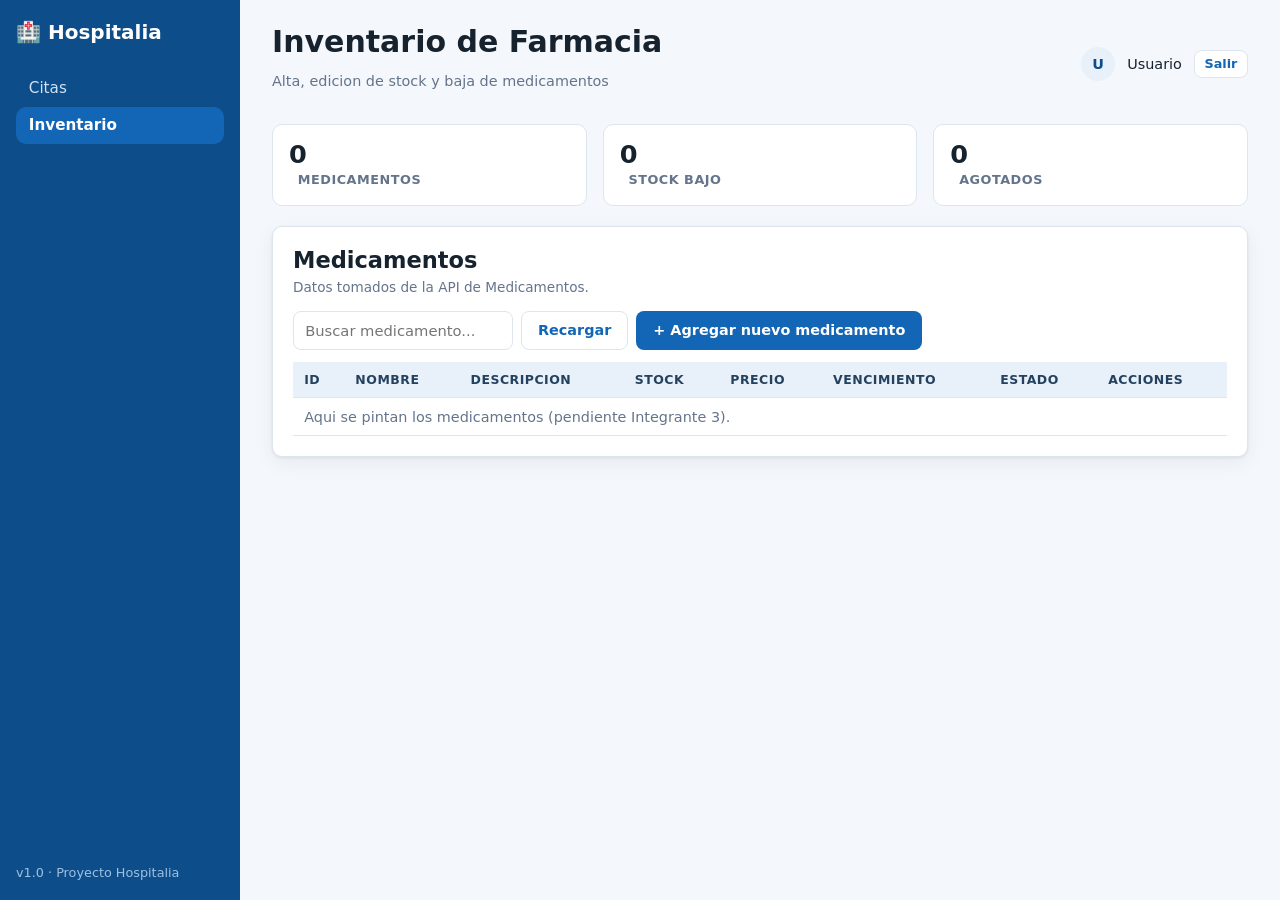
==== Front/inventario.html @ 8c1aad6f "Cambios de Jesus" ====
<!DOCTYPE html>
<html lang="es">
<head>
  <meta charset="UTF-8">
  <meta name="viewport" content="width=device-width, initial-scale=1.0">
  <title>Hospitalia | Inventario de Farmacia</title>
  <link rel="stylesheet" href="css/estilos.css">
</head>
<body>

<div class="layout">

  <!-- ===== SIDEBAR (igual que citas.html) ===== -->
  <aside class="sidebar">
    <div class="marca">&#127973; Hospitalia</div>
    <nav>
      <a href="citas.html">Citas</a>
      <a href="inventario.html" class="activo">Inventario</a>
    </nav>
    <div class="pie">v1.0 &middot; Proyecto Hospitalia</div>
  </aside>

  <main class="contenido">

    <!-- ===== BARRA SUPERIOR ===== -->
    <header class="barra-superior">
      <div>
        <h1>Inventario de Farmacia</h1>
        <p class="subtitulo">Alta, edicion de stock y baja de medicamentos</p>
      </div>
      <div class="usuario-actual">
        <div class="avatar" id="avatarUsuario">U</div>
        <span id="nombreUsuario">Usuario</span>
        <button id="btnCerrarSesion" class="btn btn-secundario btn-mini">Salir</button>
      </div>
    </header>

    <!-- ===== INDICADORES (opcional: llenar desde inventario.js) ===== -->
    <section class="kpis" style="margin-bottom:1.25rem;">
      <div class="kpi"><div class="valor" id="kpiTotalMedicamentos">0</div><div class="etiqueta">Medicamentos</div></div>
      <div class="kpi"><div class="valor" id="kpiStockBajo">0</div><div class="etiqueta">Stock bajo</div></div>
      <div class="kpi"><div class="valor" id="kpiAgotados">0</div><div class="etiqueta">Agotados</div></div>
    </section>

    <!-- ===== TABLA DE MEDICAMENTOS ===== -->
    <section class="tarjeta">
      <div class="barra-superior" style="margin-bottom:.75rem;">
        <div>
          <h2>Medicamentos</h2>
          <p class="ayuda" style="margin:0;">Datos tomados de la API de Medicamentos.</p>
        </div>
        <div style="display:flex; gap:.5rem; flex-wrap:wrap;">
          <input type="search" id="buscador" placeholder="Buscar medicamento..." style="width:220px;">
          <button id="btnRecargarInventario" class="btn btn-secundario">Recargar</button>
          <button id="btnNuevoMedicamento" class="btn">+ Agregar nuevo medicamento</button>
        </div>
      </div>

      <div id="avisoInventario" class="aviso oculto"></div>

      <div class="tabla-scroll">
        <table class="tabla">
          <thead>
            <tr>
              <th>ID</th>
              <th>Nombre</th>
              <th>Descripcion</th>
              <th>Stock</th>
              <th>Precio</th>
              <th>Vencimiento</th>
              <th>Estado</th>
              <th>Acciones</th>
            </tr>
          </thead>
          <!-- INTEGRANTE 3: llena este tbody desde js/inventario.js -->
          <tbody id="cuerpoTablaInventario">
            <tr><td colspan="8" class="vacio">Aqui se pintan los medicamentos (pendiente Integrante 3).</td></tr>
          </tbody>
        </table>
      </div>
    </section>

  </main>
</div>

<!-- ============================================================
     MODAL AGREGAR / EDITAR MEDICAMENTO
     Ya maquetado. Se abre con UI.abrirModal("modalMedicamento")
     y se cierra con UI.cerrarModal("modalMedicamento").
     ============================================================ -->
<div class="fondo-modal oculto" id="modalMedicamento">
  <div class="modal">
    <div class="cabecera-modal">
      <h2 id="tituloModal">Agregar medicamento</h2>
      <button class="cerrar-modal" id="btnCerrarModal" type="button">&times;</button>
    </div>

    <div id="avisoModal" class="aviso oculto"></div>

    <form id="formMedicamento" novalidate>
      <!-- id oculto: vacio = crear (POST), con valor = editar (PUT) -->
      <input type="hidden" id="medicamentoId">

      <div class="campo">
        <label for="nombreMedicamento">Nombre *</label>
        <input type="text" id="nombreMedicamento" placeholder="Ej: Paracetamol 500mg" required>
      </div>

      <div class="campo">
        <label for="descripcionMedicamento">Descripcion</label>
        <textarea id="descripcionMedicamento" placeholder="Presentacion, laboratorio, notas"></textarea>
      </div>

      <div class="fila-campos">
        <div class="campo">
          <label for="stockMedicamento">Stock *</label>
          <input type="number" id="stockMedicamento" min="0" step="1" value="0" required>
        </div>
        <div class="campo">
          <label for="precioMedicamento">Precio</label>
          <input type="number" id="precioMedicamento" min="0" step="0.01" value="0">
        </div>
      </div>

      <div class="campo">
        <label for="vencimientoMedicamento">Fecha de vencimiento</label>
        <input type="date" id="vencimientoMedicamento">
      </div>

      <div class="pie-modal">
        <button type="button" class="btn btn-secundario" id="btnCancelarModal">Cancelar</button>
        <button type="submit" class="btn" id="btnGuardarMedicamento">Guardar</button>
      </div>
    </form>
  </div>
</div>

<!-- Orden de scripts: config -> ui -> api -> auth -> modulo (no cambiar) -->
<script src="js/config.js"></script>
<script src="js/ui.js"></script>
<script src="js/api.js"></script>
<script src="js/auth.js"></script>
<script src="js/inventario.js"></script>
</body>
</html>
---- Front/css/estilos.css ----
/* ============================================================
   HOSPITALIA - HOJA DE ESTILOS COMPARTIDA
   Integrante 2 la escribe. Integrante 3 REUTILIZA estas clases
   para la pantalla de Inventario (no crear CSS nuevo salvo
   lo que falte: al final del archivo hay una seccion reservada).
   ============================================================ */

/* ---------- 1. Variables de diseño ---------- */
:root {
  --azul: #1266b5;
  --azul-oscuro: #0d4d8a;
  --azul-claro: #e8f1fa;
  --verde: #16a34a;
  --rojo: #dc2626;
  --amarillo: #d97706;

  --texto: #16232f;
  --texto-suave: #64748b;
  --borde: #dde5ee;
  --fondo: #f4f7fb;
  --panel: #ffffff;

  --radio: 10px;
  --sombra: 0 1px 3px rgba(16, 35, 60, .08), 0 6px 20px rgba(16, 35, 60, .06);
  --fuente: "Segoe UI", Roboto, system-ui, sans-serif;
}

/* ---------- 2. Reset ---------- */
* { box-sizing: border-box; }
body {
  margin: 0;
  font-family: var(--fuente);
  background: var(--fondo);
  color: var(--texto);
  font-size: 15px;
}
h1, h2, h3 { margin: 0 0 .4rem; font-weight: 600; }
a { color: var(--azul); }

/* ---------- 3. Layout con sidebar (paginas internas) ---------- */
.layout {
  display: grid;
  grid-template-columns: 240px 1fr;
  min-height: 100vh;
}

.sidebar {
  background: var(--azul-oscuro);
  color: #fff;
  padding: 1.25rem 1rem;
  display: flex;
  flex-direction: column;
  gap: .35rem;
}
.sidebar .marca {
  font-size: 1.25rem;
  font-weight: 700;
  margin-bottom: 1.25rem;
  display: flex;
  align-items: center;
  gap: .5rem;
}
.sidebar nav a {
  display: block;
  padding: .6rem .8rem;
  border-radius: var(--radio);
  color: #cfe2f5;
  text-decoration: none;
  font-size: .95rem;
}
.sidebar nav a:hover { background: rgba(255, 255, 255, .1); color: #fff; }
.sidebar nav a.activo { background: var(--azul); color: #fff; font-weight: 600; }
.sidebar .pie { margin-top: auto; font-size: .8rem; color: #9dc0e2; }

.contenido { padding: 1.5rem 2rem 3rem; overflow-x: hidden; }

/* ---------- 4. Barra superior ---------- */
.barra-superior {
  display: flex;
  justify-content: space-between;
  align-items: center;
  flex-wrap: wrap;
  gap: 1rem;
  margin-bottom: 1.25rem;
}
.barra-superior .subtitulo { color: var(--texto-suave); font-size: .9rem; }
.usuario-actual {
  display: flex;
  align-items: center;
  gap: .75rem;
  font-size: .9rem;
}
.avatar {
  width: 34px; height: 34px;
  border-radius: 50%;
  background: var(--azul-claro);
  color: var(--azul-oscuro);
  display: grid; place-items: center;
  font-weight: 700;
}

/* ---------- 5. Tarjetas / paneles ---------- */
.tarjeta {
  background: var(--panel);
  border: 1px solid var(--borde);
  border-radius: var(--radio);
  box-shadow: var(--sombra);
  padding: 1.25rem;
  margin-bottom: 1.25rem;
}
.tarjeta > h2 { font-size: 1.05rem; }
.tarjeta .ayuda { color: var(--texto-suave); font-size: .85rem; margin: 0 0 1rem; }

.rejilla-2 {
  display: grid;
  grid-template-columns: minmax(300px, 380px) 1fr;
  gap: 1.25rem;
  align-items: start;
}

/* Fila de indicadores (KPIs) reutilizable */
.kpis { display: grid; grid-template-columns: repeat(auto-fit, minmax(150px, 1fr)); gap: 1rem; }
.kpi { background: var(--panel); border: 1px solid var(--borde); border-radius: var(--radio); padding: .9rem 1rem; }
.kpi .valor { font-size: 1.6rem; font-weight: 700; }
.kpi .etiqueta { color: var(--texto-suave); font-size: .8rem; text-transform: uppercase; letter-spacing: .04em; }

/* ---------- 6. Formularios ---------- */
.campo { margin-bottom: .9rem; }
.campo label {
  display: block;
  font-size: .82rem;
  font-weight: 600;
  margin-bottom: .3rem;
  color: #33465a;
}
input, select, textarea {
  width: 100%;
  padding: .6rem .7rem;
  border: 1px solid var(--borde);
  border-radius: 8px;
  font-family: inherit;
  font-size: .92rem;
  background: #fff;
  color: var(--texto);
}
input:focus, select:focus, textarea:focus {
  outline: none;
  border-color: var(--azul);
  box-shadow: 0 0 0 3px rgba(18, 102, 181, .15);
}
textarea { resize: vertical; min-height: 70px; }
.fila-campos { display: grid; grid-template-columns: 1fr 1fr; gap: .75rem; }

/* ---------- 7. Botones ---------- */
.btn {
  display: inline-flex;
  align-items: center;
  justify-content: center;
  gap: .4rem;
  padding: .6rem 1rem;
  border: 1px solid transparent;
  border-radius: 8px;
  font-family: inherit;
  font-size: .9rem;
  font-weight: 600;
  cursor: pointer;
  background: var(--azul);
  color: #fff;
}
.btn:hover { background: var(--azul-oscuro); }
.btn:disabled { opacity: .55; cursor: not-allowed; }
.btn-secundario { background: #fff; color: var(--azul); border-color: var(--borde); }
.btn-secundario:hover { background: var(--azul-claro); }
.btn-peligro { background: var(--rojo); }
.btn-peligro:hover { background: #b91c1c; }
.btn-bloque { width: 100%; }
.btn-mini { padding: .35rem .6rem; font-size: .8rem; }

/* ---------- 8. Tablas (citas e inventario) ---------- */
.tabla-scroll { overflow-x: auto; }
table.tabla { width: 100%; border-collapse: collapse; font-size: .9rem; }
table.tabla th, table.tabla td {
  padding: .65rem .7rem;
  text-align: left;
  border-bottom: 1px solid var(--borde);
  white-space: nowrap;
}
table.tabla th {
  background: var(--azul-claro);
  color: #24425f;
  font-size: .78rem;
  text-transform: uppercase;
  letter-spacing: .04em;
}
table.tabla tbody tr:hover { background: #f8fbff; }
.acciones-fila { display: flex; gap: .4rem; }

/* ---------- 9. Etiquetas de estado ---------- */
.etiqueta {
  display: inline-block;
  padding: .2rem .55rem;
  border-radius: 999px;
  font-size: .75rem;
  font-weight: 600;
}
.etiqueta-verde   { background: #dcfce7; color: #14532d; }
.etiqueta-amarilla{ background: #fef3c7; color: #713f12; }
.etiqueta-roja    { background: #fee2e2; color: #7f1d1d; }
.etiqueta-azul    { background: var(--azul-claro); color: var(--azul-oscuro); }

/* ---------- 10. Mensajes / avisos ---------- */
.aviso {
  padding: .7rem .9rem;
  border-radius: 8px;
  font-size: .88rem;
  margin-bottom: 1rem;
  border: 1px solid transparent;
}
.aviso-error { background: #fee2e2; color: #7f1d1d; border-color: #fca5a5; }
.aviso-ok    { background: #dcfce7; color: #14532d; border-color: #86efac; }
.aviso-info  { background: var(--azul-claro); color: #24425f; border-color: #bcd8f2; }
.oculto { display: none !important; }

.vacio {
  padding: 2rem 1rem;
  text-align: center;
  color: var(--texto-suave);
  font-size: .9rem;
}

/* ---------- 11. Login ---------- */
.pantalla-login {
  min-height: 100vh;
  display: grid;
  place-items: center;
  padding: 1.5rem;
  background: linear-gradient(135deg, var(--azul-oscuro), #123f6b 60%, #0a2c4d);
}
.caja-login {
  width: 100%;
  max-width: 380px;
  background: var(--panel);
  border-radius: 14px;
  box-shadow: 0 20px 45px rgba(4, 22, 40, .35);
  padding: 2rem;
}
.caja-login .marca-login {
  text-align: center;
  margin-bottom: 1.5rem;
}
.caja-login .marca-login .logo { font-size: 2rem; }
.caja-login .marca-login h1 { font-size: 1.4rem; margin-top: .3rem; }
.caja-login .marca-login p { color: var(--texto-suave); font-size: .86rem; margin: 0; }
.pie-login { text-align: center; font-size: .78rem; color: var(--texto-suave); margin-top: 1.2rem; }

/* ---------- 12. Mapa (Leaflet) ---------- */
#mapa {
  width: 100%;
  height: 380px;
  border-radius: var(--radio);
  border: 1px solid var(--borde);
  z-index: 0; /* evita que tape modales */
}

/* ---------- 13. Modal reutilizable ----------
   Lo usa Citas y lo puede usar Inventario para
   "Agregar medicamento" / "Editar stock".
   Ver ayuda en js/ui.js -> UI.abrirModal("id") */
.fondo-modal {
  position: fixed;
  inset: 0;
  background: rgba(11, 25, 41, .55);
  display: grid;
  place-items: center;
  padding: 1rem;
  z-index: 1000;
}
.modal {
  background: var(--panel);
  border-radius: 12px;
  width: 100%;
  max-width: 460px;
  padding: 1.4rem;
  max-height: 90vh;
  overflow-y: auto;
}
.modal .cabecera-modal {
  display: flex;
  justify-content: space-between;
  align-items: center;
  margin-bottom: 1rem;
}
.cerrar-modal {
  background: none;
  border: none;
  font-size: 1.4rem;
  line-height: 1;
  cursor: pointer;
  color: var(--texto-suave);
}
.pie-modal { display: flex; justify-content: flex-end; gap: .5rem; margin-top: 1.2rem; }

/* ---------- 14. Responsivo ---------- */
@media (max-width: 900px) {
  .layout { grid-template-columns: 1fr; }
  .sidebar { flex-direction: row; align-items: center; flex-wrap: wrap; }
  .sidebar .marca { margin: 0 1rem 0 0; }
  .sidebar nav { display: flex; gap: .3rem; flex-wrap: wrap; }
  .sidebar .pie { display: none; }
  .rejilla-2 { grid-template-columns: 1fr; }
  .contenido { padding: 1.25rem; }
}

/* ============================================================
   15. ZONA RESERVADA - INTEGRANTE 3 (INVENTARIO)
   Agrega aqui SOLO lo que no exista arriba.
   No modifiques las secciones 1-14: las comparte todo el equipo.
   ============================================================ */
/* ejemplo:
.badge-stock-bajo { ... }
*/
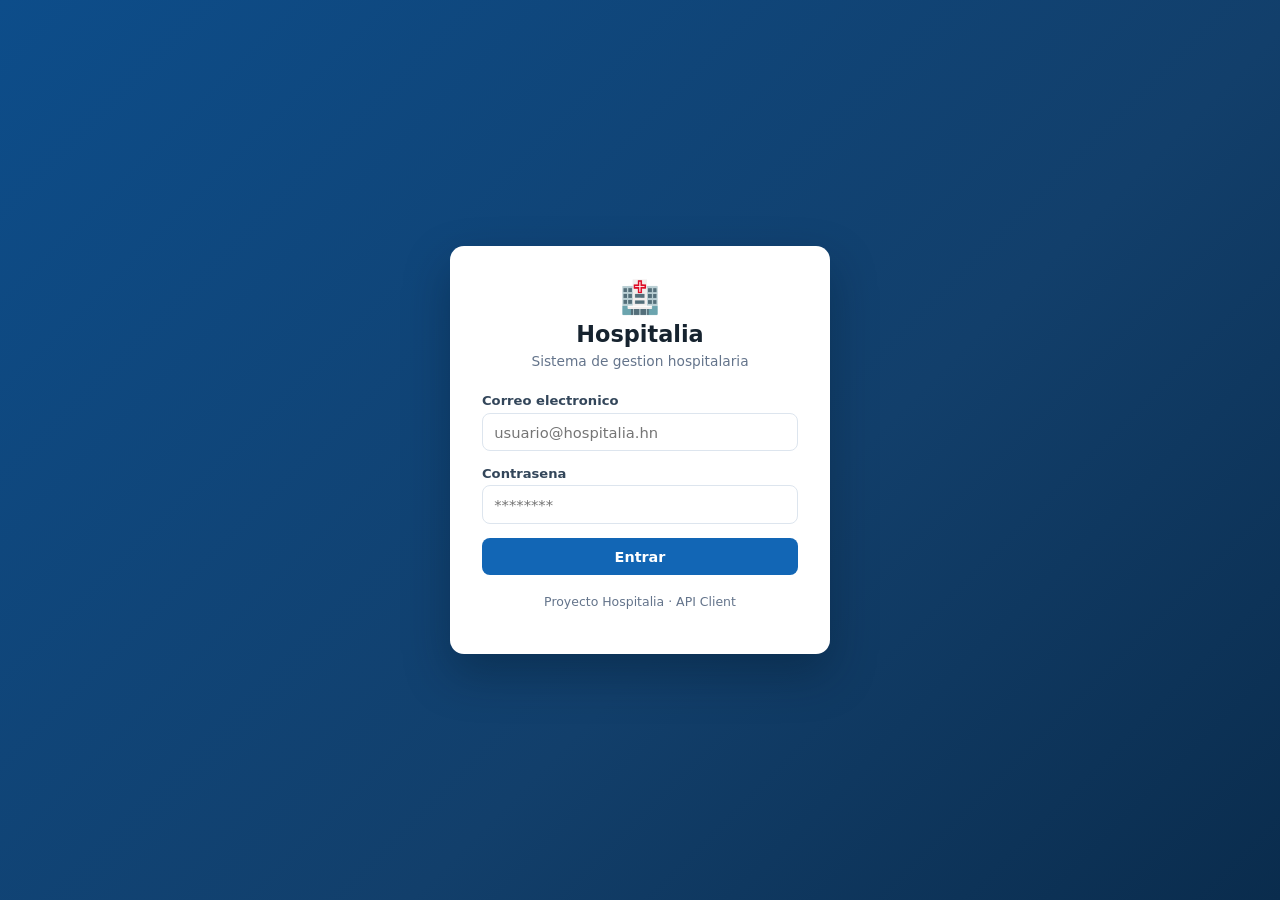
==== commit 6a5aa961: "Correciones Jesus xd" ====
--- a/Front/inventario.html
+++ b/Front/inventario.html
@@ -35,7 +35,7 @@
       </div>
     </header>
 
-    <!-- ===== INDICADORES (opcional: llenar desde inventario.js) ===== -->
+    <!-- ===== INDICADORES ===== -->
     <section class="kpis" style="margin-bottom:1.25rem;">
       <div class="kpi"><div class="valor" id="kpiTotalMedicamentos">0</div><div class="etiqueta">Medicamentos</div></div>
       <div class="kpi"><div class="valor" id="kpiStockBajo">0</div><div class="etiqueta">Stock bajo</div></div>
@@ -47,10 +47,10 @@
       <div class="barra-superior" style="margin-bottom:.75rem;">
         <div>
           <h2>Medicamentos</h2>
-          <p class="ayuda" style="margin:0;">Datos tomados de la API de Medicamentos.</p>
+          <p class="ayuda" style="margin:0;">Datos sincronizados con la API de C#.</p>
         </div>
         <div style="display:flex; gap:.5rem; flex-wrap:wrap;">
-          <input type="search" id="buscador" placeholder="Buscar medicamento..." style="width:220px;">
+          <input type="search" id="buscador" placeholder="Buscar por nombre..." style="width:220px;">
           <button id="btnRecargarInventario" class="btn btn-secundario">Recargar</button>
           <button id="btnNuevoMedicamento" class="btn">+ Agregar nuevo medicamento</button>
         </div>
@@ -62,19 +62,18 @@
         <table class="tabla">
           <thead>
             <tr>
+              <!-- Ajustado a la estructura de la base de datos real -->
               <th>ID</th>
-              <th>Nombre</th>
-              <th>Descripcion</th>
+              <th>Nombre Comercial</th>
+              <th>Laboratorio</th>
+              <th>Presentación</th>
               <th>Stock</th>
               <th>Precio</th>
-              <th>Vencimiento</th>
-              <th>Estado</th>
               <th>Acciones</th>
             </tr>
           </thead>
-          <!-- INTEGRANTE 3: llena este tbody desde js/inventario.js -->
           <tbody id="cuerpoTablaInventario">
-            <tr><td colspan="8" class="vacio">Aqui se pintan los medicamentos (pendiente Integrante 3).</td></tr>
+            <tr><td colspan="7" class="vacio">Cargando inventario...</td></tr>
           </tbody>
         </table>
       </div>
@@ -85,8 +84,6 @@
 
 <!-- ============================================================
      MODAL AGREGAR / EDITAR MEDICAMENTO
-     Ya maquetado. Se abre con UI.abrirModal("modalMedicamento")
-     y se cierra con UI.cerrarModal("modalMedicamento").
      ============================================================ -->
 <div class="fondo-modal oculto" id="modalMedicamento">
   <div class="modal">
@@ -98,17 +95,27 @@
     <div id="avisoModal" class="aviso oculto"></div>
 
     <form id="formMedicamento" novalidate>
-      <!-- id oculto: vacio = crear (POST), con valor = editar (PUT) -->
       <input type="hidden" id="medicamentoId">
 
       <div class="campo">
-        <label for="nombreMedicamento">Nombre *</label>
+        <label for="nombreMedicamento">Nombre Comercial *</label>
         <input type="text" id="nombreMedicamento" placeholder="Ej: Paracetamol 500mg" required>
       </div>
 
+      <div class="fila-campos">
+        <div class="campo">
+          <label for="laboratorioMedicamento">Laboratorio</label>
+          <input type="text" id="laboratorioMedicamento" placeholder="Ej: Bayer">
+        </div>
+        <div class="campo">
+          <label for="presentacionMedicamento">Presentación</label>
+          <input type="text" id="presentacionMedicamento" placeholder="Ej: Caja con 20 tabletas">
+        </div>
+      </div>
+
       <div class="campo">
-        <label for="descripcionMedicamento">Descripcion</label>
-        <textarea id="descripcionMedicamento" placeholder="Presentacion, laboratorio, notas"></textarea>
+        <label for="descripcionMedicamento">Descripción</label>
+        <textarea id="descripcionMedicamento" placeholder="Notas adicionales del medicamento"></textarea>
       </div>
 
       <div class="fila-campos">
@@ -122,11 +129,6 @@
         </div>
       </div>
 
-      <div class="campo">
-        <label for="vencimientoMedicamento">Fecha de vencimiento</label>
-        <input type="date" id="vencimientoMedicamento">
-      </div>
-
       <div class="pie-modal">
         <button type="button" class="btn btn-secundario" id="btnCancelarModal">Cancelar</button>
         <button type="submit" class="btn" id="btnGuardarMedicamento">Guardar</button>
@@ -135,11 +137,10 @@
   </div>
 </div>
 
-<!-- Orden de scripts: config -> ui -> api -> auth -> modulo (no cambiar) -->
 <script src="js/config.js"></script>
 <script src="js/ui.js"></script>
 <script src="js/api.js"></script>
 <script src="js/auth.js"></script>
 <script src="js/inventario.js"></script>
 </body>
-</html>
+</html>
